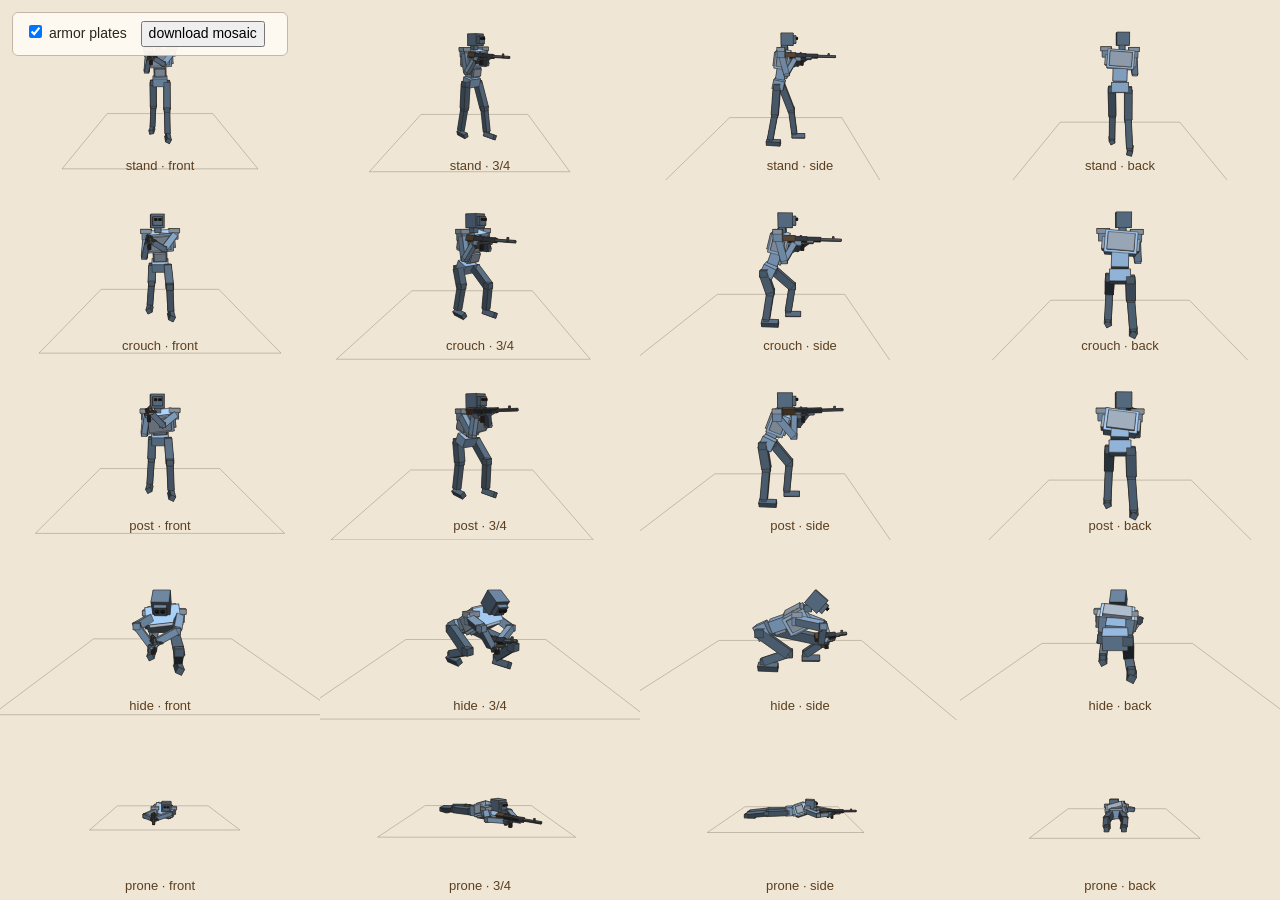
==== sandbox/web/body-preview.html @ 0060dfc5 "Snapshot the jointed body model and preview mosaic before more pose tweaks. Stand, crouch, and post " ====
<!DOCTYPE html>
<html lang="en">
<head>
  <meta charset="utf-8" />
  <title>body preview</title>
  <style>
    html, body { margin: 0; background: #efe6d6; color: #2a2420; font: 14px/1.4 sans-serif; }
    canvas { display: block; width: 100%; height: 100vh; }
    #bar {
      position: fixed; top: 12px; left: 12px; z-index: 2;
      background: rgba(255, 250, 242, 0.94); border: 1px solid #c4b8a4;
      padding: 8px 12px; border-radius: 6px;
    }
    #bar label, #bar button { cursor: pointer; user-select: none; margin-right: 10px; }
    #bar button { font: inherit; }
  </style>
</head>
<body>
  <div id="bar">
    <label><input type="checkbox" id="armor" checked /> armor plates</label>
    <button type="button" id="dump">download mosaic</button>
  </div>
  <canvas id="c"></canvas>
  <script type="module">
    import { unitHitboxes, partFamily, clipReport, formatClipReport } from "./engine/body.js";
    import { Posture } from "./engine/model.js";
    import { CoverMode } from "./engine/cover.js";
    import { drawScene3, drawPolyline3, makeCam3 } from "./view3d.js";

    const ALL_ARMOR = [
      { id: "front_plate" }, { id: "back_plate" }, { id: "l_side_plate" },
      { id: "r_side_plate" }, { id: "abdomen_plate" }, { id: "l_shoulder_pad" },
      { id: "r_shoulder_pad" },
    ];
    const BG = "#efe6d6";

    function partHex(name) {
      if (name.startsWith("gun")) {
        if (name.includes("mag")) return "#1c1e22";
        if (name.includes("stock") || name.includes("grip")) return "#4a3d30";
        if (name.includes("handguard") || name.includes("receiver")) return "#2e343c";
        if (name.includes("sight")) return "#5a616a";
        return "#4a545e";
      }
      if (name.endsWith("_eye")) return "#0a1016";
      const fam = partFamily(name);
      if (fam === "armor") return "#8a96a4";
      const [r, g, b] = [142, 176, 210];
      const k = fam === "head" ? 0.62 : fam === "legs" ? 0.52 : fam === "hands" ? 0.72 : fam === "arms" ? 0.78
        : name === "abdomen" || name === "pelvis" ? 0.86 : 1;
      const h = (n) => Math.max(0, Math.min(255, Math.round(n * k))).toString(16).padStart(2, "0");
      return `#${h(r)}${h(g)}${h(b)}`;
    }

    const poses = [
      { key: "stand", posture: Posture.Standing, cover: null },
      { key: "crouch", posture: Posture.Crouching, cover: null },
      { key: "post", posture: Posture.Crouching, cover: { mode: CoverMode.Post, lip: 1.15 } },
      { key: "hide", posture: Posture.Crouching, cover: { mode: CoverMode.Hide, lip: 1.15 } },
      { key: "prone", posture: Posture.Prone, cover: null },
    ];
    const views = [
      { key: "front", facing: -Math.PI / 2 },
      { key: "3/4", facing: -Math.PI / 4 },
      { key: "side", facing: 0 },
      { key: "back", facing: Math.PI / 2 },
    ];

    function figure(pose, view, armor) {
      return {
        pos: { x: 0, y: 0 },
        facing: view.facing,
        posture: pose.posture,
        cover_use: pose.cover,
        armor,
      };
    }

    function bounds(boxes) {
      let x0 = Infinity, y0 = Infinity, z0 = Infinity, x1 = -Infinity, y1 = -Infinity, z1 = -Infinity;
      for (const b of boxes) {
        for (const p of b.corners) {
          x0 = Math.min(x0, p.x); y0 = Math.min(y0, p.y); z0 = Math.min(z0, p.z);
          x1 = Math.max(x1, p.x); y1 = Math.max(y1, p.y); z1 = Math.max(z1, p.z);
        }
      }
      return { x0, y0, z0, x1, y1, z1 };
    }

    function frameCam(boxes) {
      const b = bounds(boxes);
      const cam = makeCam3();
      cam.target = {
        x: (b.x0 + b.x1) * 0.5,
        y: (b.y0 + b.y1) * 0.5,
        z: (b.z0 + b.z1) * 0.5,
      };
      const span = Math.max(b.x1 - b.x0, b.y1 - b.y0, b.z1 - b.z0, 0.9);
      cam.yaw = -Math.PI / 2;
      cam.pitch = 0.18;
      cam.dist = Math.max(2.6, span * 2.05);
      return cam;
    }

    function groundPad() {
      const s = 1.25;
      return [
        { x: -s, y: -s, z: 0.01 }, { x: s, y: -s, z: 0.01 },
        { x: s, y: s, z: 0.01 }, { x: -s, y: s, z: 0.01 }, { x: -s, y: -s, z: 0.01 },
      ];
    }

    function paintCell(w, h, pose, view, armor) {
      const off = document.createElement("canvas");
      off.width = w;
      off.height = h;
      const ctx = off.getContext("2d");
      ctx.fillStyle = BG;
      ctx.fillRect(0, 0, w, h);
      const u = figure(pose, view, armor);
      const boxes = unitHitboxes(u).map((b) => ({ ...b, color: partHex(b.name), facing: u.facing }));
      const cam = frameCam(boxes);
      drawPolyline3(ctx, cam, w, h, groundPad(), "rgba(80, 70, 55, 0.28)");
      drawScene3(ctx, cam, w, h, boxes);
      ctx.fillStyle = "#5a3f20";
      ctx.font = `${Math.max(13, Math.round(h * 0.045))}px sans-serif`;
      ctx.textAlign = "center";
      ctx.fillText(`${pose.key} · ${view.key}`, w / 2, h - 10);
      return off;
    }

    function render() {
      const armor = document.getElementById("armor").checked ? ALL_ARMOR : [];
      const canvas = document.getElementById("c");
      const dpr = window.devicePixelRatio || 1;
      canvas.width = Math.floor(window.innerWidth * dpr);
      canvas.height = Math.floor(window.innerHeight * dpr);
      const ctx = canvas.getContext("2d");
      ctx.fillStyle = BG;
      ctx.fillRect(0, 0, canvas.width, canvas.height);
      const cols = views.length;
      const rows = poses.length;
      const cellW = Math.floor(canvas.width / cols);
      const cellH = Math.floor(canvas.height / rows);
      for (let r = 0; r < rows; r++) {
        for (let c = 0; c < cols; c++) {
          const snippet = paintCell(cellW, cellH, poses[r], views[c], armor);
          ctx.drawImage(snippet, c * cellW, r * cellH);
        }
      }
      window.__mosaicReady = true;
      for (const pose of poses) {
        const boxes = unitHitboxes(figure(pose, views[0], armor));
        console.log(formatClipReport(pose.key, clipReport(boxes)));
      }
    }

    document.getElementById("armor").onchange = render;
    document.getElementById("dump").onclick = () => {
      const a = document.createElement("a");
      a.href = document.getElementById("c").toDataURL("image/png");
      a.download = "body-preview-mosaic.png";
      a.click();
    };
    render();
    window.addEventListener("resize", render);
  </script>
</body>
</html>
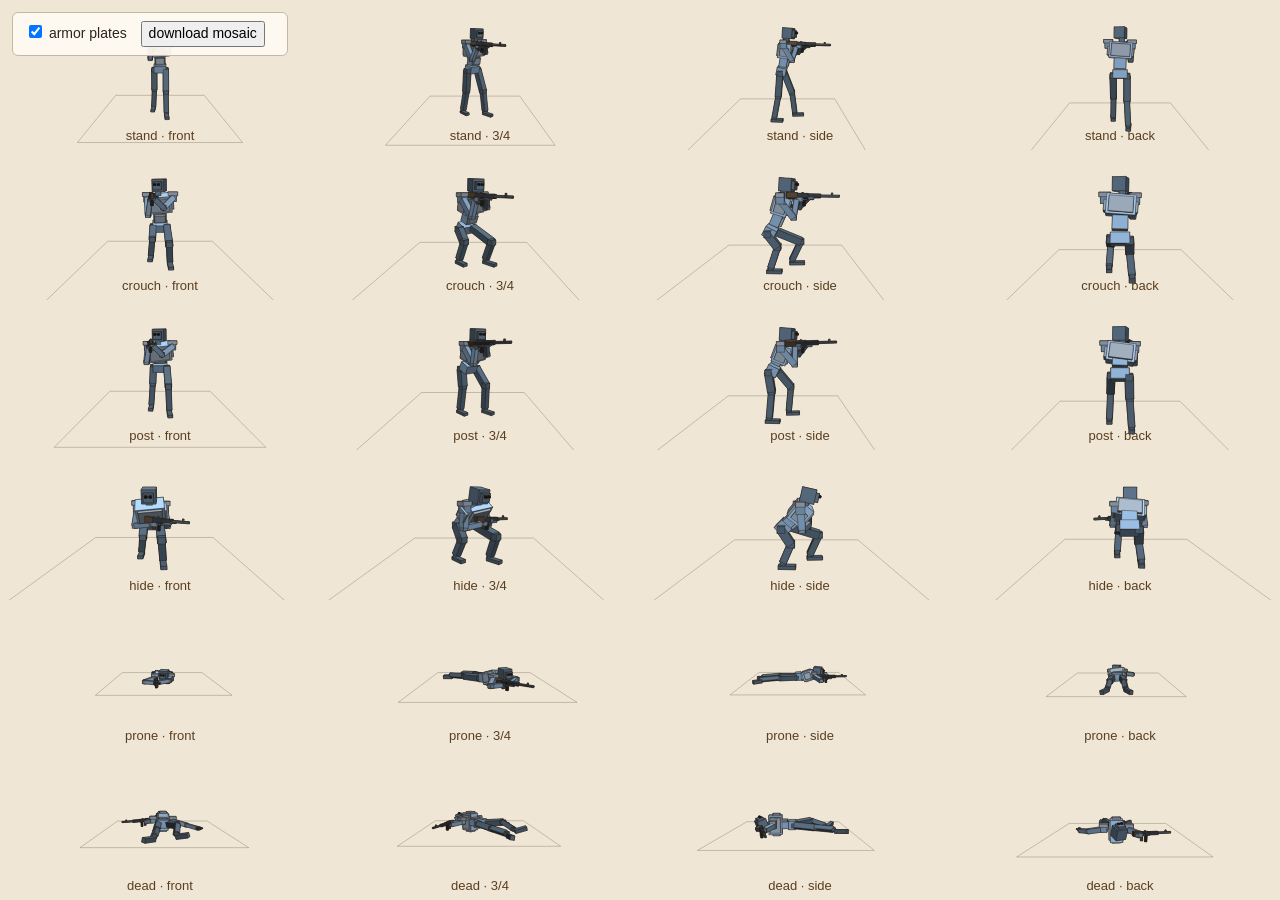
==== commit 7ed6276c: "Show the aimed-at body as a studio close-up and drop downed fighters onto their back. The inspect pa" ====
--- a/sandbox/web/body-preview.html
+++ b/sandbox/web/body-preview.html
@@ -58,6 +58,7 @@
       { key: "post", posture: Posture.Crouching, cover: { mode: CoverMode.Post, lip: 1.15 } },
       { key: "hide", posture: Posture.Crouching, cover: { mode: CoverMode.Hide, lip: 1.15 } },
       { key: "prone", posture: Posture.Prone, cover: null },
+      { key: "dead", posture: Posture.Standing, cover: null, downed: true },
     ];
     const views = [
       { key: "front", facing: -Math.PI / 2 },
@@ -72,6 +73,7 @@
         facing: view.facing,
         posture: pose.posture,
         cover_use: pose.cover,
+        downed: !!pose.downed,
         armor,
       };
     }
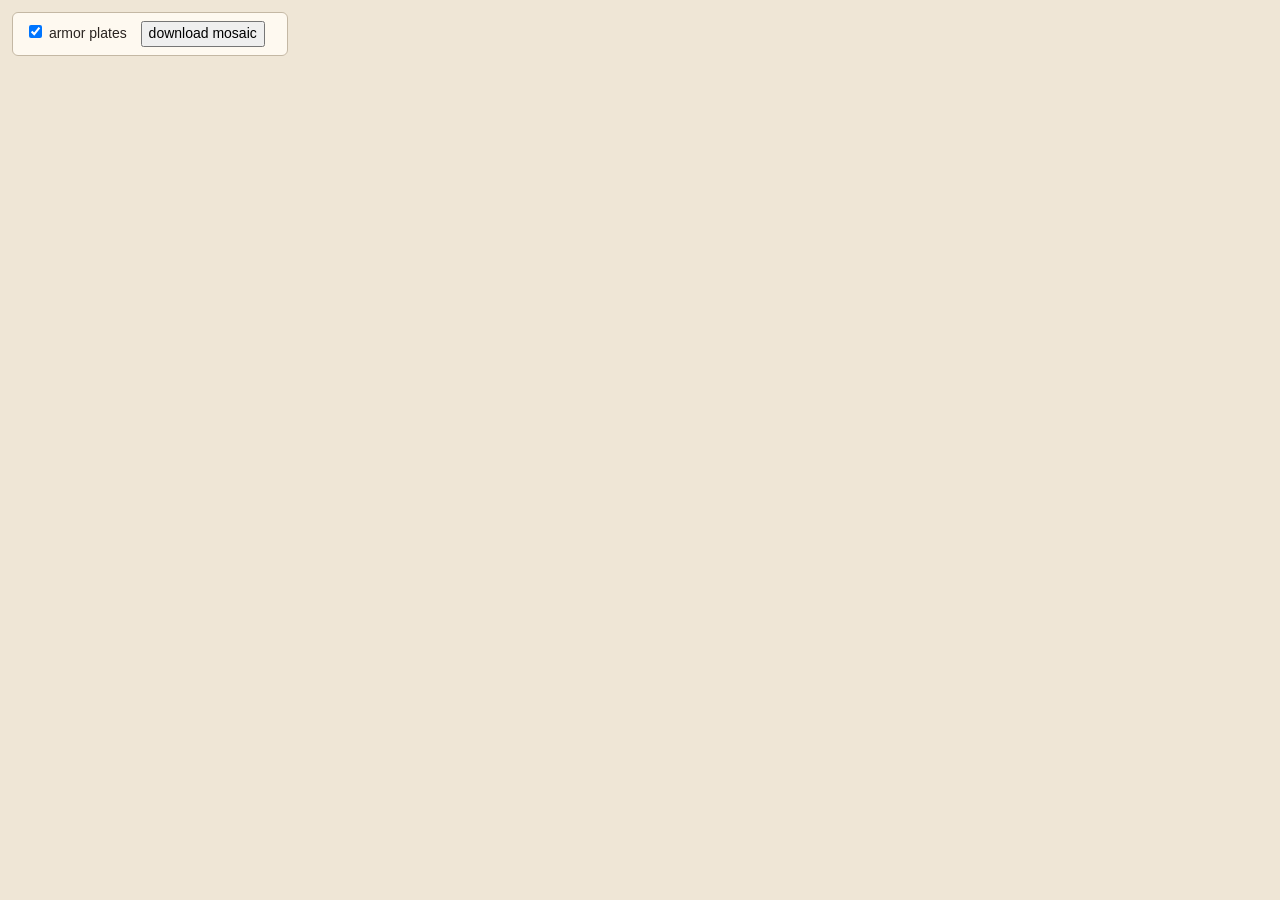
==== commit 5fcfe29a: "Port the presenter to WebGPU so the outpost draws with real depth. The Canvas 2D painter could not k" ====
--- a/sandbox/web/body-preview.html
+++ b/sandbox/web/body-preview.html
@@ -25,7 +25,8 @@
     import { unitHitboxes, partFamily, clipReport, formatClipReport } from "./engine/body.js";
     import { Posture } from "./engine/model.js";
     import { CoverMode } from "./engine/cover.js";
-    import { drawScene3, drawPolyline3, makeCam3 } from "./view3d.js";
+    import { makeCam3 } from "./gpu/camera.js";
+    import { initRenderer, resizeCanvas, drawFrame } from "./gpu/renderer.js";
 
     const ALL_ARMOR = [
       { id: "front_plate" }, { id: "back_plate" }, { id: "l_side_plate" },
@@ -112,59 +113,35 @@
       ];
     }
 
-    function paintCell(w, h, pose, view, armor) {
-      const off = document.createElement("canvas");
-      off.width = w;
-      off.height = h;
-      const ctx = off.getContext("2d");
-      ctx.fillStyle = BG;
-      ctx.fillRect(0, 0, w, h);
-      const u = figure(pose, view, armor);
-      const boxes = unitHitboxes(u).map((b) => ({ ...b, color: partHex(b.name), facing: u.facing }));
-      const cam = frameCam(boxes);
-      drawPolyline3(ctx, cam, w, h, groundPad(), "rgba(80, 70, 55, 0.28)");
-      drawScene3(ctx, cam, w, h, boxes);
-      ctx.fillStyle = "#5a3f20";
-      ctx.font = `${Math.max(13, Math.round(h * 0.045))}px sans-serif`;
-      ctx.textAlign = "center";
-      ctx.fillText(`${pose.key} · ${view.key}`, w / 2, h - 10);
-      return off;
-    }
-
-    function render() {
+    async function render() {
       const armor = document.getElementById("armor").checked ? ALL_ARMOR : [];
       const canvas = document.getElementById("c");
       const dpr = window.devicePixelRatio || 1;
-      canvas.width = Math.floor(window.innerWidth * dpr);
-      canvas.height = Math.floor(window.innerHeight * dpr);
-      const ctx = canvas.getContext("2d");
-      ctx.fillStyle = BG;
-      ctx.fillRect(0, 0, canvas.width, canvas.height);
-      const cols = views.length;
-      const rows = poses.length;
-      const cellW = Math.floor(canvas.width / cols);
-      const cellH = Math.floor(canvas.height / rows);
-      for (let r = 0; r < rows; r++) {
-        for (let c = 0; c < cols; c++) {
-          const snippet = paintCell(cellW, cellH, poses[r], views[c], armor);
-          ctx.drawImage(snippet, c * cellW, r * cellH);
-        }
-      }
+      const w = Math.floor(window.innerWidth * dpr);
+      const h = Math.floor(window.innerHeight * dpr);
+      resizeCanvas(canvas, w, h);
+      const u = figure(poses[0], views[0], armor);
+      const boxes = unitHitboxes(u).map((b) => ({ ...b, color: partHex(b.name) }));
+      const cam = frameCam(boxes);
+      drawFrame(canvas, {
+        cam,
+        map: null,
+        solids: boxes,
+        marks: {
+          lines: [{ points: groundPad(), color: "rgba(80, 70, 55, 0.45)", width: 0.03, ground: true }],
+          labels: [{ pos: { x: 0, y: 0, z: 2.1 }, text: `${poses[0].key} · ${views[0].key}`, color: "#5a3f20" }],
+        },
+      });
       window.__mosaicReady = true;
       for (const pose of poses) {
-        const boxes = unitHitboxes(figure(pose, views[0], armor));
-        console.log(formatClipReport(pose.key, clipReport(boxes)));
+        const hit = unitHitboxes(figure(pose, views[0], armor));
+        console.log(formatClipReport(pose.key, clipReport(hit)));
       }
     }
 
     document.getElementById("armor").onchange = render;
-    document.getElementById("dump").onclick = () => {
-      const a = document.createElement("a");
-      a.href = document.getElementById("c").toDataURL("image/png");
-      a.download = "body-preview-mosaic.png";
-      a.click();
-    };
-    render();
+    document.getElementById("dump").onclick = () => {};
+    initRenderer().then(render);
     window.addEventListener("resize", render);
   </script>
 </body>
